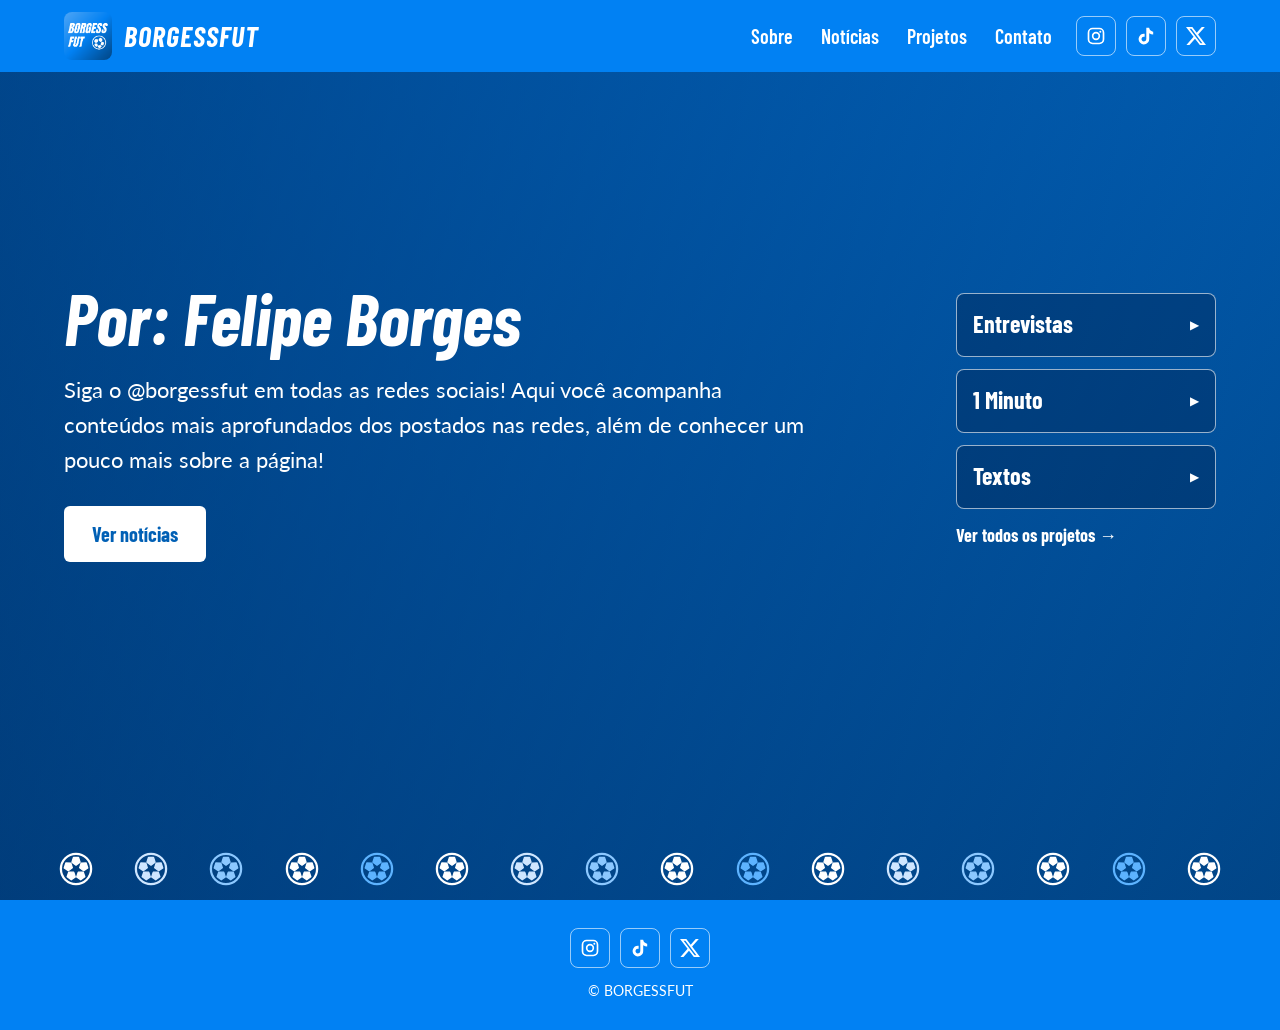
==== index.html @ 0c2cc777 "Update index.html" ====
<!DOCTYPE html>
<html lang="pt-BR">
<head>
  <meta charset="UTF-8">
  <meta name="viewport" content="width=device-width, initial-scale=1">
  <title>BORGESSFUT</title>
  <link rel="icon" href="logo,png.png">
  <link rel="preconnect" href="https://fonts.googleapis.com">
  <link rel="preconnect" href="https://fonts.gstatic.com" crossorigin>
  <link href="https://fonts.googleapis.com/css2?family=Barlow+Condensed:ital,wght@0,600;0,700;1,700&family=Lato:wght@400;700&display=swap" rel="stylesheet">
  <link rel="stylesheet" href="estilo.css">
</head>
<body>
  <div id="cabecalho"></div>

  <div class="capa">
    <div class="capa-conteudo">

      <div class="capa-texto">
        <h1 id="titulo"></h1>
        <p id="texto"></p>
        <a href="noticias.html" class="botao">Ver notícias</a>
      </div>

      <aside class="capa-projetos">
        <a class="projeto-card" href="projeto.html?p=entrevistas">
          <img src="entrevistas.png" alt="" onload="this.parentNode.classList.add('com-logo')" onerror="this.style.display='none'">
          <span>Entrevistas</span>
        </a>
        <a class="projeto-card" href="projeto.html?p=1-minuto">
          <img src="1minuto.png" alt="" onload="this.parentNode.classList.add('com-logo')" onerror="this.style.display='none'">
          <span>1 Minuto</span>
        </a>
        <a class="projeto-card" href="projeto.html?p=textos">
          <img src="textos.png" alt="" onload="this.parentNode.classList.add('com-logo')" onerror="this.style.display='none'">
          <span>Textos</span>
        </a>
        <a class="ver-todos" href="projetos.html">Ver todos os projetos →</a>
      </aside>

    </div>

    <div class="bolas" id="bolas"></div>
  </div>

  <div id="rodape"></div>
  <script src="site.js"></script>
  <script>
    fetch('content/home.json')
      .then(function (r) { return r.json(); })
      .then(function (d) {
        document.getElementById('titulo').textContent = d.titulo;
        document.getElementById('texto').textContent = d.texto;
      });

    // Bolinhas do rodapé da capa
    var BOLA =
      '<svg viewBox="-18 -18 36 36" aria-hidden="true">' +
      '<circle r="16" fill="none" stroke="currentColor" stroke-width="2.4"/>' +
      [0, 72, 144, 216, 288].map(function (a) {
        return '<polygon points="0,4.5 -4.3,1.4 -2.7,-3.6 2.7,-3.6 4.3,1.4" ' +
          'transform="rotate(' + a + ') translate(0,-8.6)" ' +
          'fill="currentColor" stroke="currentColor" stroke-width="1.4" stroke-linejoin="round"/>';
      }).join('') +
      '</svg>';

    var cores = ['#ffffff', '#cfe6ff', '#8cc8ff', '#ffffff', '#5db3ff'];
    var cont = document.getElementById('bolas');
    var bolas = [];
    for (var i = 0; i < 16; i++) {
      var b = document.createElement('div');
      b.className = 'bola';
      b.style.color = cores[i % cores.length];
      b.innerHTML = BOLA;
      b.firstChild.style.animationDelay = (i * -0.23) + 's';
      b.firstChild.style.animationDuration = (1.4 + (i % 4) * 0.25) + 's';
      cont.appendChild(b);
      bolas.push(b);
    }

    // As bolas perto do mouse crescem
    var capa = document.querySelector('.capa');
    capa.addEventListener('mousemove', function (e) {
      bolas.forEach(function (b) {
        var r = b.getBoundingClientRect();
        var d = Math.abs(r.left + r.width / 2 - e.clientX);
        var s = 1 + Math.max(0, 1 - d / 180) * 0.9;
        b.style.transform = 'scale(' + s + ')';
      });
    });
    capa.addEventListener('mouseleave', function () {
      bolas.forEach(function (b) { b.style.transform = ''; });
    });
  </script>
</body>
</html>
---- estilo.css ----
:root {
  --azul: #0181f3;
  --azul-escuro: #0160b5;
  --azul-claro: #e8f3ff;
  --texto: #1b2733;
}
* { box-sizing: border-box; }
body {
  margin: 0;
  background: #ffffff;
  color: var(--texto);
  font-family: 'Lato', Arial, sans-serif;
  line-height: 1.6;
}
a { color: inherit; text-decoration: none; }

header {
  display: flex;
  flex-wrap: wrap;
  align-items: center;
  justify-content: space-between;
  gap: 16px;
  padding: 12px 5%;
  background: var(--azul);
  color: #ffffff;
  position: sticky;
  top: 0;
  z-index: 10;
}
.marca { display: flex; align-items: center; gap: 12px; }
.marca img { width: 48px; height: 48px; border-radius: 8px; }
.marca span {
  font-family: 'Barlow Condensed', Arial, sans-serif;
  font-style: italic;
  font-weight: 700;
  font-size: 28px;
  letter-spacing: 1px;
}
nav { display: flex; gap: 28px; }
nav a {
  font-family: 'Barlow Condensed', Arial, sans-serif;
  font-weight: 600;
  font-size: 20px;
}
nav a:hover { text-decoration: underline; }

.banner { width: 100%; display: block; }

.intro { padding: 60px 5% 40px; max-width: 900px; }
.intro h1 {
  font-family: 'Barlow Condensed', Arial, sans-serif;
  font-style: italic;
  font-weight: 700;
  font-size: clamp(44px, 8vw, 88px);
  line-height: 1.05;
  margin: 0 0 16px;
  color: var(--azul);
}
.intro p { font-size: clamp(18px, 2.2vw, 22px); margin: 0 0 28px; }
.botao {
  display: inline-block;
  background: var(--azul);
  color: #ffffff;
  font-family: 'Barlow Condensed', Arial, sans-serif;
  font-weight: 700;
  font-size: 20px;
  padding: 12px 28px;
  border-radius: 6px;
}
.botao:hover { background: var(--azul-escuro); }

section { padding: 60px 5%; }
section.clara { background: var(--azul-claro); }
h2 {
  font-family: 'Barlow Condensed', Arial, sans-serif;
  font-style: italic;
  font-weight: 700;
  font-size: 44px;
  margin: 0 0 24px;
  color: var(--azul);
}
.cards {
  display: grid;
  grid-template-columns: repeat(auto-fit, minmax(260px, 1fr));
  gap: 20px;
}
.card {
  background: #ffffff;
  border: 2px solid var(--azul);
  border-radius: 10px;
  padding: 24px;
}
.card img { width: 100%; border-radius: 6px; margin-bottom: 12px; display: block; }
.card h3 {
  font-family: 'Barlow Condensed', Arial, sans-serif;
  font-size: 26px;
  margin: 0 0 8px;
  color: var(--azul-escuro);
}
.card .data { font-size: 14px; opacity: 0.7; margin: 0 0 6px; }
.card p { margin: 0 0 12px; white-space: pre-line; }
.card .mais { color: var(--azul); font-weight: 700; }
.card .mais:hover { text-decoration: underline; }

.pagina { padding: 50px 5% 70px; max-width: 900px; }
.pagina h1 {
  font-family: 'Barlow Condensed', Arial, sans-serif;
  font-style: italic;
  font-weight: 700;
  font-size: clamp(40px, 7vw, 72px);
  line-height: 1.05;
  margin: 0 0 20px;
  color: var(--azul);
}
.pagina img { width: 100%; border-radius: 10px; margin-bottom: 24px; display: block; }
.pagina .texto { font-size: 20px; white-space: pre-line; }
.voltar { display: inline-block; margin-bottom: 24px; color: var(--azul); font-weight: 700; }

footer {
  padding: 28px 5%;
  text-align: center;
  font-size: 14px;
  background: var(--azul);
  color: #ffffff;
}
nav a.ativo { text-decoration: underline; text-underline-offset: 6px; }
.pagina.larga { max-width: none; }
.pagina > p { font-size: 20px; }
.vazio { opacity: 0.7; }
/* Ícones das redes sociais */
.lado { display: flex; align-items: center; gap: 24px; flex-wrap: wrap; }
.redes { display: flex; gap: 10px; }
.rede {
  width: 40px;
  height: 40px;
  display: flex;
  align-items: center;
  justify-content: center;
  border: 1px solid rgba(255, 255, 255, 0.6);
  border-radius: 8px;
  color: #ffffff;
}
.rede svg { width: 20px; height: 20px; }
.rede:hover { background: rgba(255, 255, 255, 0.18); }
footer .redes { justify-content: center; margin-bottom: 12px; }
footer p { margin: 0; }

/* Capa da página inicial: ocupa a tela inteira */
.capa {
  min-height: calc(100vh - 72px);
  min-height: calc(100svh - 72px);
  background:
    url('capa.jpg') center / cover no-repeat,
    url('capa.png') center / cover no-repeat,
    url('banner.png.png') center / cover no-repeat,
    var(--azul);
}

/* Fontes azuis menores */
.intro h1 { font-size: clamp(28px, 4vw, 44px); }
h2 { font-size: 32px; }
.pagina h1 { font-size: clamp(30px, 4.5vw, 48px); }
.card h3 { font-size: 22px; }
/* Capa completa: texto à esquerda, projetos à direita */
.capa {
  position: relative;
  display: flex;
  align-items: center;
  color: #ffffff;
  background:
    url('capa.jpg') center / cover no-repeat,
    url('capa.png') center / cover no-repeat,
    linear-gradient(135deg, var(--azul), #014a8f);
}
.capa::before {
  content: "";
  position: absolute;
  inset: 0;
  background: linear-gradient(90deg, rgba(0, 30, 70, 0.6), rgba(0, 30, 70, 0.1));
}
.capa-conteudo {
  position: relative;
  z-index: 1;
  width: 100%;
  padding: 60px 5%;
  display: flex;
  flex-wrap: wrap;
  align-items: center;
  justify-content: space-between;
  gap: 40px;
}
.capa-texto { flex: 1 1 420px; max-width: 760px; }
.capa h1 {
  font-family: 'Barlow Condensed', Arial, sans-serif;
  font-style: italic;
  font-weight: 700;
  font-size: clamp(36px, 6vw, 72px);
  line-height: 1.05;
  margin: 0 0 16px;
  color: #ffffff;
}
.capa p { font-size: clamp(18px, 2vw, 22px); margin: 0 0 28px; }
.capa .botao { background: #ffffff; color: var(--azul-escuro); }
.capa .botao:hover { background: var(--azul-claro); }

.capa-projetos { flex: 0 0 260px; display: flex; flex-direction: column; gap: 12px; }
.projeto-card {
  display: flex;
  align-items: center;
  justify-content: space-between;
  gap: 12px;
  min-height: 64px;
  padding: 10px 16px;
  border: 1px solid rgba(255, 255, 255, 0.6);
  border-radius: 8px;
  background: rgba(0, 30, 70, 0.35);
}
.projeto-card:hover { background: rgba(255, 255, 255, 0.18); }
.projeto-card::after { content: "▶"; font-size: 12px; }
.projeto-card img { max-height: 40px; max-width: 160px; object-fit: contain; }
.projeto-card span {
  font-family: 'Barlow Condensed', Arial, sans-serif;
  font-weight: 700;
  font-size: 24px;
}
.projeto-card.com-logo span { display: none; }
.ver-todos {
  font-family: 'Barlow Condensed', Arial, sans-serif;
  font-weight: 700;
  font-size: 18px;
}
.ver-todos:hover { text-decoration: underline; }
/* Conteúdo da capa mais para cima, para abrir espaço embaixo */
.capa-conteudo { padding: 40px 5% 170px; }

/* Bolinhas animadas no rodapé da capa */
.bolas {
  position: absolute;
  left: 0;
  right: 0;
  bottom: 14px;
  z-index: 1;
  display: flex;
  justify-content: space-around;
  align-items: flex-end;
  padding: 0 3%;
}
.bola {
  width: 34px;
  height: 34px;
  transform-origin: center bottom;
  transition: transform 0.18s ease-out;
}
.bola svg {
  width: 100%;
  height: 100%;
  display: block;
  animation: quicar 1.6s ease-in-out infinite;
}
@keyframes quicar {
  0%, 100% { transform: translateY(0) rotate(0deg); }
  50% { transform: translateY(-34px) rotate(180deg); }
}
@media (max-width: 700px) {
  .bola:nth-child(n+9) { display: none; }
}
@media (prefers-reduced-motion: reduce) {
  .bola svg { animation: none; }
}
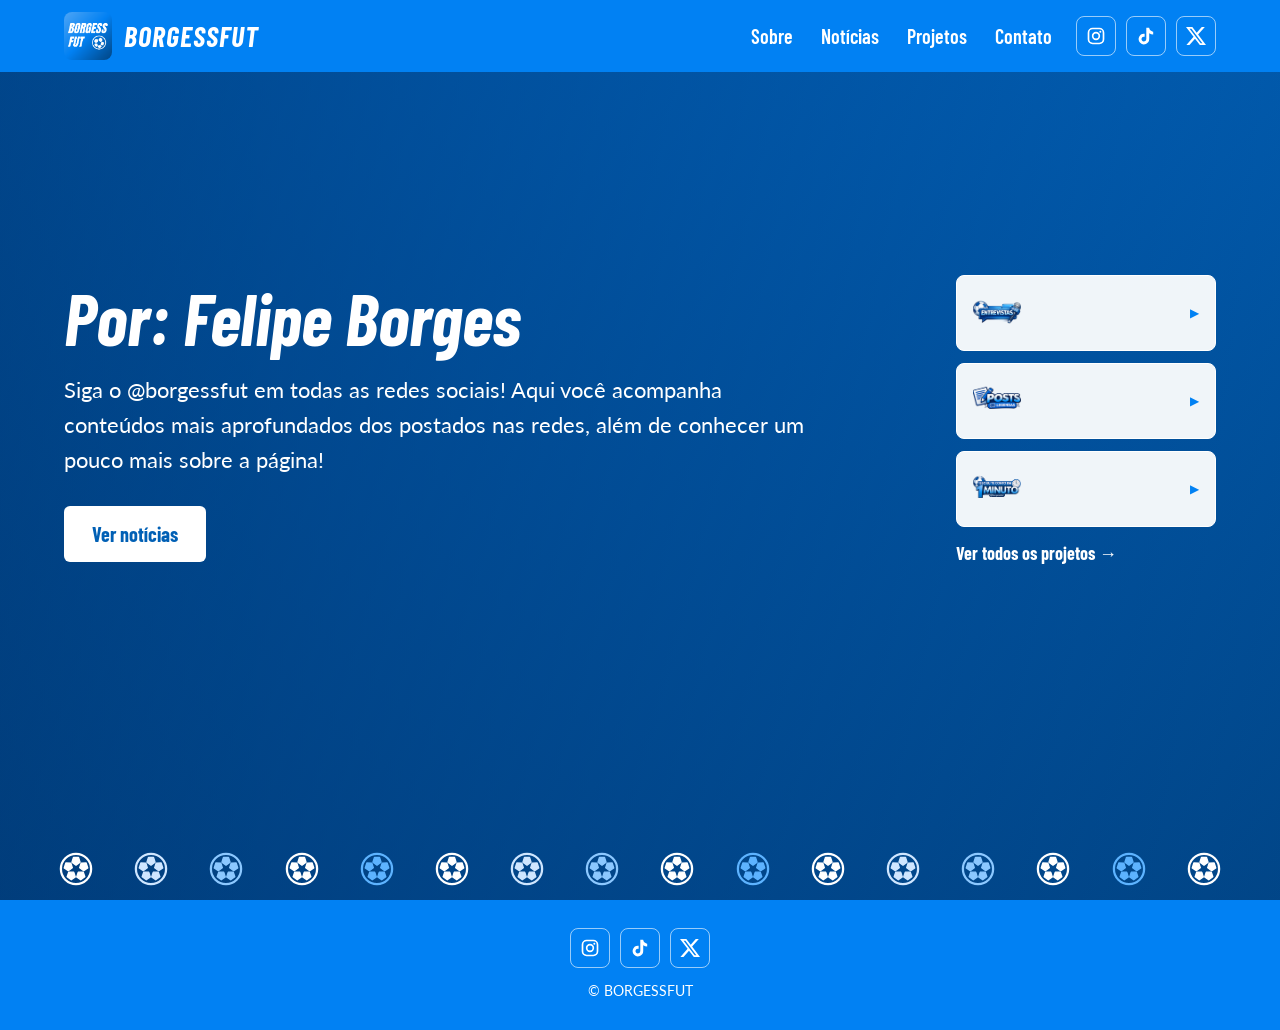
==== commit b5520eaf: "Update index.html" ====
--- a/index.html
+++ b/index.html
@@ -22,19 +22,7 @@
         <a href="noticias.html" class="botao">Ver notícias</a>
       </div>
 
-      <aside class="capa-projetos">
-        <a class="projeto-card" href="projeto.html?p=entrevistas">
-          <img src="entrevistas.png" alt="" onload="this.parentNode.classList.add('com-logo')" onerror="this.style.display='none'">
-          <span>Entrevistas</span>
-        </a>
-        <a class="projeto-card" href="projeto.html?p=1-minuto">
-          <img src="1minuto.png" alt="" onload="this.parentNode.classList.add('com-logo')" onerror="this.style.display='none'">
-          <span>1 Minuto</span>
-        </a>
-        <a class="projeto-card" href="projeto.html?p=textos">
-          <img src="textos.png" alt="" onload="this.parentNode.classList.add('com-logo')" onerror="this.style.display='none'">
-          <span>Textos</span>
-        </a>
+      <aside class="capa-projetos" id="capa-projetos">
         <a class="ver-todos" href="projetos.html">Ver todos os projetos →</a>
       </aside>
 
@@ -46,11 +34,43 @@
   <div id="rodape"></div>
   <script src="site.js"></script>
   <script>
+    function slug(t) {
+      return (t || '').toLowerCase().normalize('NFD').replace(/[\u0300-\u036f]/g, '')
+        .replace(/[^a-z0-9]+/g, '-').replace(/^-|-$/g, '');
+    }
+    function el(tag, cls, txt) {
+      var e = document.createElement(tag);
+      if (cls) e.className = cls;
+      if (txt) e.textContent = txt;
+      return e;
+    }
+
     fetch('content/home.json')
       .then(function (r) { return r.json(); })
       .then(function (d) {
         document.getElementById('titulo').textContent = d.titulo;
         document.getElementById('texto').textContent = d.texto;
+      });
+
+    // Cartões dos projetos na capa (vêm do painel)
+    fetch('content/projetos.json')
+      .then(function (r) { return r.json(); })
+      .then(function (d) {
+        var aside = document.getElementById('capa-projetos');
+        var ver = aside.querySelector('.ver-todos');
+        (d.itens || []).slice(0, 3).forEach(function (p) {
+          var a = el('a', 'projeto-card');
+          a.href = 'projeto.html?p=' + slug(p.nome);
+          if (p.imagem) {
+            var im = el('img');
+            im.src = p.imagem;
+            im.alt = p.nome;
+            a.appendChild(im);
+          } else {
+            a.appendChild(el('span', '', p.nome));
+          }
+          aside.insertBefore(a, ver);
+        });
       });
 
     // Bolinhas do rodapé da capa
--- a/estilo.css
+++ b/estilo.css
@@ -267,3 +267,353 @@
 @media (prefers-reduced-motion: reduce) {
   .bola svg { animation: none; }
 }
+/* Bolas crescendo e diminuindo, ancoradas no chão (sem pular e sem girar) */
+.bola svg {
+  transform-origin: center bottom;
+  animation: pulsar 2s ease-in-out infinite;
+}
+@keyframes pulsar {
+  0%, 100% { transform: scale(0.65); }
+  50% { transform: scale(1.35); }
+}
+/* Notícias em cartões clicáveis */
+.cards-noticias {
+  display: grid;
+  grid-template-columns: repeat(auto-fill, minmax(300px, 1fr));
+  gap: 24px;
+}
+.card-noticia {
+  display: flex;
+  flex-direction: column;
+  background: #ffffff;
+  border: 1px solid #d3e4f7;
+  border-radius: 12px;
+  overflow: hidden;
+  transition: transform 0.18s ease, box-shadow 0.18s ease, border-color 0.18s ease;
+}
+.card-noticia:hover {
+  transform: translateY(-4px);
+  border-color: var(--azul);
+  box-shadow: 0 10px 24px rgba(1, 96, 181, 0.18);
+}
+.card-capa {
+  aspect-ratio: 16 / 9;
+  background: linear-gradient(135deg, #4db3ff, var(--azul) 50%, #013a75);
+  overflow: hidden;
+}
+.card-capa img {
+  width: 100%;
+  height: 100%;
+  margin: 0;
+  border-radius: 0;
+  object-fit: cover;
+  display: block;
+  transition: transform 0.3s ease;
+}
+.card-noticia:hover .card-capa img { transform: scale(1.05); }
+.card-corpo {
+  padding: 18px 20px 20px;
+  display: flex;
+  flex-direction: column;
+  gap: 10px;
+  flex: 1;
+}
+.card-corpo h3 {
+  font-family: 'Barlow Condensed', Arial, sans-serif;
+  font-size: 26px;
+  line-height: 1.15;
+  margin: 0;
+  color: #0a2f57;
+}
+.card-data { margin: 0; font-size: 14px; color: #5b7089; }
+.card-ler {
+  margin-top: auto;
+  padding-top: 6px;
+  font-family: 'Barlow Condensed', Arial, sans-serif;
+  font-weight: 700;
+  font-size: 18px;
+  color: var(--azul);
+}
+.card-noticia:hover .card-ler { color: var(--azul-escuro); }
+
+/* Página da notícia aberta */
+.artigo { max-width: 820px; }
+.artigo .data-artigo { margin: 0 0 20px; color: #5b7089; }
+.subtitulo-artigo {
+  font-size: 22px;
+  line-height: 1.4;
+  color: #3a5a80;
+  margin: 0 0 14px;
+}
+/* Projetos em cartões */
+.cards-projetos {
+  display: grid;
+  grid-template-columns: repeat(auto-fill, minmax(280px, 1fr));
+  gap: 24px;
+}
+.card-projeto {
+  display: flex;
+  flex-direction: column;
+  gap: 12px;
+  background: #ffffff;
+  border: 1px solid #d3e4f7;
+  border-top: 8px solid var(--cor, var(--azul));
+  border-radius: 12px;
+  padding: 22px 22px 20px;
+  transition: transform 0.18s ease, box-shadow 0.18s ease;
+}
+.card-projeto:hover {
+  transform: translateY(-4px);
+  box-shadow: 0 10px 24px rgba(1, 96, 181, 0.18);
+}
+.card-projeto .logo-projeto { height: 64px; display: flex; align-items: center; }
+.card-projeto .logo-projeto img {
+  max-height: 64px;
+  max-width: 100%;
+  width: auto;
+  object-fit: contain;
+  margin: 0;
+  border-radius: 0;
+}
+.card-projeto h3 {
+  font-family: 'Barlow Condensed', Arial, sans-serif;
+  font-size: 26px;
+  line-height: 1.15;
+  margin: 0;
+  color: #0a2f57;
+}
+.card-projeto .legenda { margin: 0; color: #3a5a80; }
+.card-projeto .conhecer {
+  margin-top: auto;
+  padding-top: 6px;
+  font-family: 'Barlow Condensed', Arial, sans-serif;
+  font-weight: 700;
+  font-size: 18px;
+  color: var(--azul-escuro);
+}
+.etiqueta {
+  align-self: flex-start;
+  display: inline-block;
+  font-size: 14px;
+  font-weight: 700;
+  padding: 3px 12px;
+  border-radius: 6px;
+  background: #e1f0ff;
+  color: #0a5aa8;
+}
+.etiqueta.texto { background: #dcf6fa; color: #0a6b7d; }
+
+/* Página do projeto */
+.projeto-pagina .etiqueta { margin-bottom: 14px; }
+.pagina .projeto-topo img {
+  width: auto;
+  max-height: 110px;
+  max-width: 280px;
+  object-fit: contain;
+  margin: 0 0 18px;
+  border-radius: 0;
+}
+.projeto-bio { max-width: 820px; }
+.projeto-pagina h2 { margin-top: 44px; }
+.videos {
+  display: grid;
+  grid-template-columns: repeat(auto-fill, minmax(300px, 1fr));
+  gap: 24px;
+}
+.video-item .quadro {
+  aspect-ratio: 16 / 9;
+  border-radius: 10px;
+  overflow: hidden;
+  background: #012a52;
+}
+.video-item iframe { width: 100%; height: 100%; border: 0; display: block; }
+.video-link {
+  display: flex;
+  align-items: center;
+  justify-content: center;
+  aspect-ratio: 16 / 9;
+  border-radius: 10px;
+  color: #ffffff;
+  background: linear-gradient(135deg, #013a75, var(--azul));
+  font-family: 'Barlow Condensed', Arial, sans-serif;
+  font-weight: 700;
+  font-size: 24px;
+}
+.video-link:hover { background: linear-gradient(135deg, #012a52, var(--azul-escuro)); }
+.video-item h3 {
+  font-family: 'Barlow Condensed', Arial, sans-serif;
+  font-size: 22px;
+  margin: 10px 0 0;
+  color: #0a2f57;
+}
+/* Rodapé sempre no fim da tela */
+body {
+  min-height: 100vh;
+  min-height: 100dvh;
+  display: flex;
+  flex-direction: column;
+}
+footer { margin-top: auto; }
+.cresce { flex: 1 0 auto; }
+
+/* Página de contato */
+.lead { font-size: 20px; max-width: 700px; margin: 0 0 32px; }
+.contato-grid {
+  display: grid;
+  grid-template-columns: repeat(auto-fit, minmax(240px, 1fr));
+  gap: 20px;
+}
+.contato-card {
+  display: flex;
+  flex-direction: column;
+  gap: 8px;
+  background: #ffffff;
+  border: 1px solid #d3e4f7;
+  border-radius: 12px;
+  padding: 22px;
+  transition: transform 0.18s ease, box-shadow 0.18s ease, border-color 0.18s ease;
+}
+.contato-card:hover {
+  transform: translateY(-4px);
+  border-color: var(--azul);
+  box-shadow: 0 10px 24px rgba(1, 96, 181, 0.18);
+}
+.contato-icone {
+  width: 48px;
+  height: 48px;
+  border-radius: 10px;
+  display: flex;
+  align-items: center;
+  justify-content: center;
+  color: #ffffff;
+  background: var(--cor, var(--azul));
+  margin-bottom: 6px;
+}
+.contato-icone svg { width: 24px; height: 24px; }
+.contato-card h3 {
+  font-family: 'Barlow Condensed', Arial, sans-serif;
+  font-size: 26px;
+  margin: 0;
+  color: #0a2f57;
+}
+.contato-card p { margin: 0; color: #3a5a80; overflow-wrap: anywhere; }
+.contato-acao {
+  margin-top: auto;
+  padding-top: 6px;
+  font-family: 'Barlow Condensed', Arial, sans-serif;
+  font-weight: 700;
+  font-size: 18px;
+  color: var(--azul-escuro);
+}
+.assuntos-grid {
+  display: grid;
+  grid-template-columns: repeat(auto-fit, minmax(260px, 1fr));
+  gap: 20px;
+}
+.assunto {
+  display: block;
+  background: #ffffff;
+  border-radius: 12px;
+  border-left: 6px solid var(--cor, var(--azul));
+  padding: 18px 22px;
+  transition: transform 0.18s ease, box-shadow 0.18s ease;
+}
+.assunto:hover { transform: translateY(-3px); box-shadow: 0 8px 20px rgba(1, 96, 181, 0.15); }
+.assunto h3 {
+  font-family: 'Barlow Condensed', Arial, sans-serif;
+  font-size: 24px;
+  margin: 0 0 4px;
+  color: #0a2f57;
+}
+.assunto p { margin: 0 0 8px; color: #3a5a80; }
+.assunto .contato-acao { padding-top: 0; }
+/* Rodapé sempre no fim da tela (se já colou antes, repetir não atrapalha) */
+body {
+  min-height: 100vh;
+  min-height: 100dvh;
+  display: flex;
+  flex-direction: column;
+}
+footer { margin-top: auto; }
+.cresce { flex: 1 0 auto; }
+.lead { font-size: 20px; max-width: 700px; margin: 0 0 32px; }
+
+/* Página Sobre */
+.sobre-bloco { max-width: 820px; }
+.sobre-bloco h2 { margin-top: 44px; }
+.sobre-bloco p { font-size: 20px; margin: 0 0 16px; }
+.sobre-grid {
+  display: grid;
+  grid-template-columns: repeat(auto-fit, minmax(260px, 1fr));
+  gap: 20px;
+}
+.sobre-card {
+  display: block;
+  background: #ffffff;
+  border: 1px solid #d3e4f7;
+  border-top: 8px solid var(--cor, var(--azul));
+  border-radius: 12px;
+  padding: 22px;
+  transition: transform 0.18s ease, box-shadow 0.18s ease;
+}
+.sobre-card:hover {
+  transform: translateY(-4px);
+  box-shadow: 0 10px 24px rgba(1, 96, 181, 0.18);
+}
+.sobre-card h3 {
+  font-family: 'Barlow Condensed', Arial, sans-serif;
+  font-size: 26px;
+  margin: 0 0 8px;
+  color: #0a2f57;
+}
+.sobre-card p { margin: 0 0 12px; color: #3a5a80; }
+.link-seta {
+  font-family: 'Barlow Condensed', Arial, sans-serif;
+  font-weight: 700;
+  font-size: 18px;
+  color: var(--azul-escuro);
+}
+.cta {
+  background: linear-gradient(135deg, #013a75, #0160b5 55%, #0181f3);
+  color: #ffffff;
+  padding: 60px 5%;
+  display: flex;
+  flex-direction: column;
+  justify-content: center;
+}
+.cta h2 { color: #ffffff; margin-bottom: 12px; }
+.cta p { font-size: 20px; max-width: 640px; margin: 0 0 24px; }
+.cta-botoes { display: flex; flex-wrap: wrap; gap: 14px; }
+.cta .botao { background: #ffffff; color: var(--azul-escuro); }
+.cta .botao:hover { background: var(--azul-claro); }
+.botao-vazado {
+  display: inline-block;
+  border: 2px solid #ffffff;
+  color: #ffffff;
+  font-family: 'Barlow Condensed', Arial, sans-serif;
+  font-weight: 700;
+  font-size: 20px;
+  padding: 10px 26px;
+  border-radius: 6px;
+}
+.botao-vazado:hover { background: rgba(255, 255, 255, 0.18); }
+/* Cartões de projeto na capa: fundo claro e logo em destaque */
+.capa .projeto-card {
+  background: rgba(255, 255, 255, 0.94);
+  border: 1px solid #ffffff;
+  min-height: 76px;
+}
+.capa .projeto-card:hover {
+  background: #ffffff;
+  transform: translateY(-2px);
+  box-shadow: 0 8px 20px rgba(0, 30, 70, 0.3);
+}
+.capa .projeto-card::after { color: var(--azul); }
+.capa .projeto-card img {
+  max-height: 48px;
+  max-width: 170px;
+  width: auto;
+  object-fit: contain;
+  margin: 0;
+}
+.capa .projeto-card span { color: #0a2f57; }
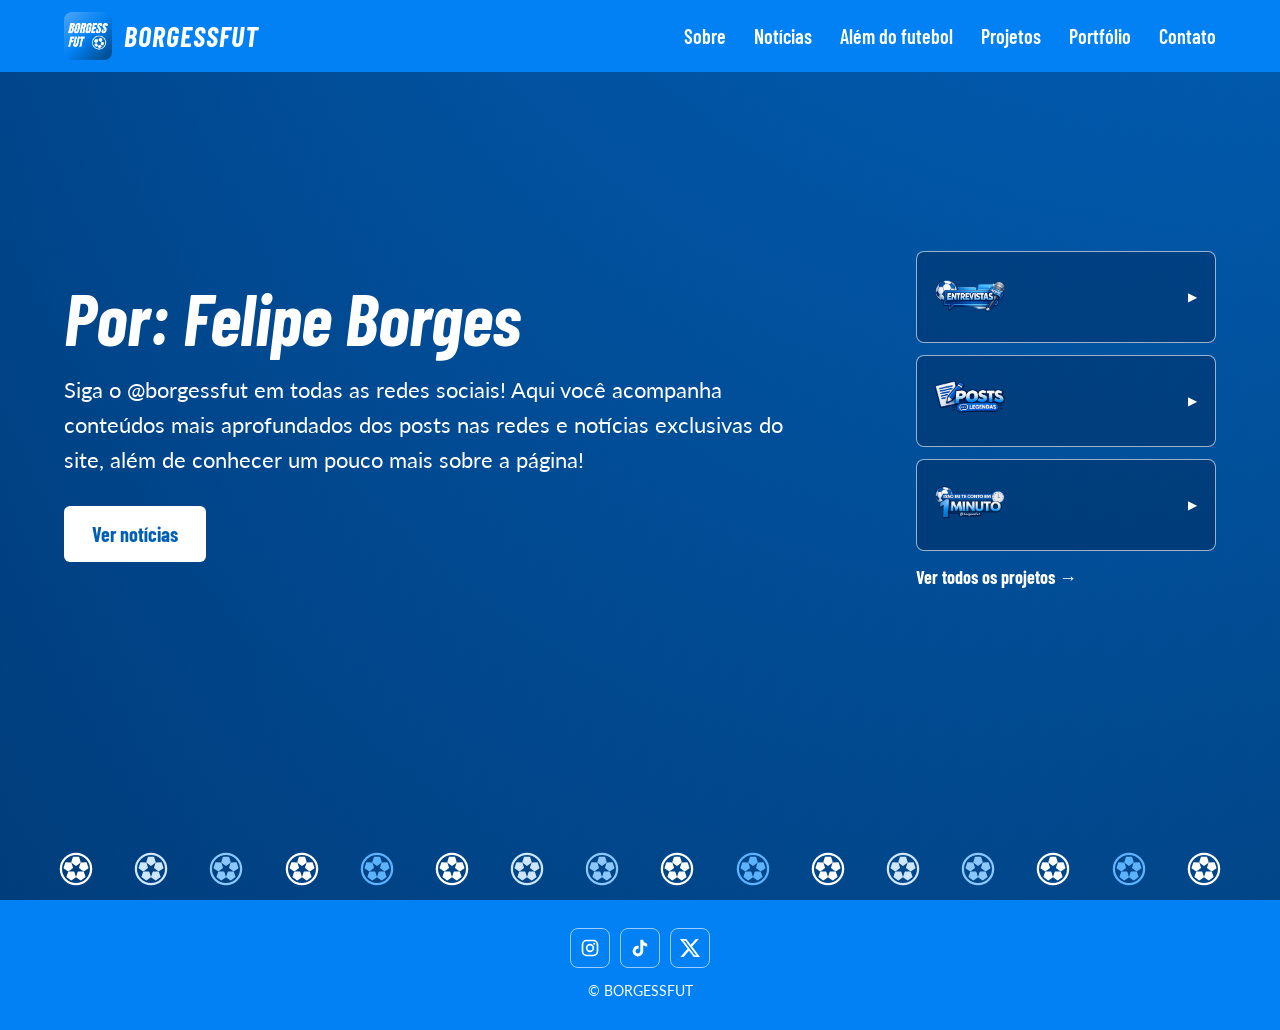
==== commit a1442692: "Update index.html" ====
--- a/index.html
+++ b/index.html
@@ -4,6 +4,21 @@
   <meta charset="UTF-8">
   <meta name="viewport" content="width=device-width, initial-scale=1">
   <title>BORGESSFUT</title>
+    <meta name="description" content="Conteúdos mais aprofundados, notícias exclusivas e projetos sobre futebol, por Felipe Borges.">
+  <meta property="og:type" content="website">
+  <meta property="og:site_name" content="BORGESSFUT">
+  <meta property="og:locale" content="pt_BR">
+  <meta property="og:url" content="https://borgeslipe.github.io/">
+  <meta property="og:title" content="BORGESSFUT - Futebol com mais profundidade">
+  <meta property="og:description" content="Conteúdos mais aprofundados, notícias exclusivas e projetos sobre futebol, por Felipe Borges.">
+  <meta property="og:image" content="https://borgeslipe.github.io/compartilhar.jpg">
+  <meta property="og:image:width" content="1200">
+  <meta property="og:image:height" content="630">
+  <meta property="og:image:alt" content="Logo do BORGESSFUT">
+  <meta name="twitter:card" content="summary_large_image">
+  <meta name="twitter:title" content="BORGESSFUT - Futebol com mais profundidade">
+  <meta name="twitter:description" content="Conteúdos mais aprofundados, notícias exclusivas e projetos sobre futebol, por Felipe Borges.">
+  <meta name="twitter:image" content="https://borgeslipe.github.io/compartilhar.jpg">
   <link rel="icon" href="logo,png.png">
   <link rel="preconnect" href="https://fonts.googleapis.com">
   <link rel="preconnect" href="https://fonts.gstatic.com" crossorigin>
--- a/estilo.css
+++ b/estilo.css
@@ -617,3 +617,111 @@
   margin: 0;
 }
 .capa .projeto-card span { color: #0a2f57; }
+/* Logos maiores nos cartões de projeto da capa */
+.capa-projetos { flex: 0 0 300px; }
+.capa .projeto-card {
+  background: rgba(0, 30, 70, 0.35);
+  border: 1px solid rgba(255, 255, 255, 0.6);
+  min-height: 92px;
+  padding: 10px 18px;
+}
+.capa .projeto-card:hover {
+  background: rgba(255, 255, 255, 0.14);
+  transform: none;
+  box-shadow: none;
+}
+.capa .projeto-card::after { color: #ffffff; }
+.capa .projeto-card img {
+  flex: 1;
+  min-width: 0;
+  width: 100%;
+  height: 70px;
+  max-width: none;
+  max-height: none;
+  object-fit: contain;
+  object-position: left center;
+  margin: 0;
+}
+.capa .projeto-card span { color: #ffffff; }
+/* Linha "copiar e-mail" na página de contato */
+.pagina > p.copiar-linha { margin: 26px 0 0; color: #3a5a80; font-size: 16px; }
+.copiar-linha strong { color: #0a2f57; overflow-wrap: anywhere; }
+.copiar-linha a { color: var(--azul-escuro); text-decoration: underline; }
+.btn-copiar {
+  font: inherit;
+  font-weight: 700;
+  margin-left: 8px;
+  padding: 6px 14px;
+  border: 2px solid var(--azul);
+  background: #ffffff;
+  color: var(--azul-escuro);
+  border-radius: 6px;
+  cursor: pointer;
+}
+.btn-copiar:hover { background: var(--azul-claro); }
+/* Texto formatado nas notícias */
+.texto.rico { white-space: normal; }
+.texto.rico p { margin: 0 0 1em; }
+.texto.rico ul { margin: 0 0 1em 1.4em; padding: 0; }
+.texto.rico li { margin-bottom: 0.4em; }
+/* Garante que o texto da notícia sempre quebre linha dentro da página */
+.texto.rico { overflow-wrap: break-word; word-wrap: break-word; }
+.artigo img { max-width: 100%; height: auto; }
+/* Autor da notícia: itálico e um pouco menor que o subtítulo (22px) */
+.autor-artigo {
+  font-style: italic;
+  font-size: 18px;
+  margin: 0 0 6px;
+  color: #3a5a80;
+}
+/* Cartões de portfólio e etiquetas */
+.card-resumo { margin: 0; color: #3a5a80; }
+.card-corpo .etiqueta { margin: 0; }
+.artigo .etiqueta { margin-bottom: 12px; }
+/* Botão do menu (só aparece em telas pequenas) */
+.menu-btn { display: none; }
+
+@media (max-width: 960px) {
+  header { flex-wrap: wrap; }
+
+  .menu-btn {
+    display: flex;
+    flex-direction: column;
+    justify-content: center;
+    gap: 5px;
+    width: 44px;
+    height: 44px;
+    margin-left: auto;
+    padding: 0 10px;
+    background: transparent;
+    border: 1px solid rgba(255, 255, 255, 0.6);
+    border-radius: 8px;
+    cursor: pointer;
+  }
+  .menu-btn span {
+    display: block;
+    height: 2px;
+    background: #ffffff;
+    border-radius: 2px;
+    transition: transform 0.2s ease, opacity 0.2s ease;
+  }
+  header.aberto .menu-btn span:nth-child(1) { transform: translateY(7px) rotate(45deg); }
+  header.aberto .menu-btn span:nth-child(2) { opacity: 0; }
+  header.aberto .menu-btn span:nth-child(3) { transform: translateY(-7px) rotate(-45deg); }
+
+  header nav {
+    display: none;
+    flex-direction: column;
+    width: 100%;
+    gap: 0;
+    padding: 6px 0 10px;
+    border-top: 1px solid rgba(255, 255, 255, 0.25);
+  }
+  header.aberto nav { display: flex; }
+  header nav a {
+    padding: 12px 4px;
+    font-size: 22px;
+    border-bottom: 1px solid rgba(255, 255, 255, 0.15);
+  }
+  header nav a:last-child { border-bottom: none; }
+}
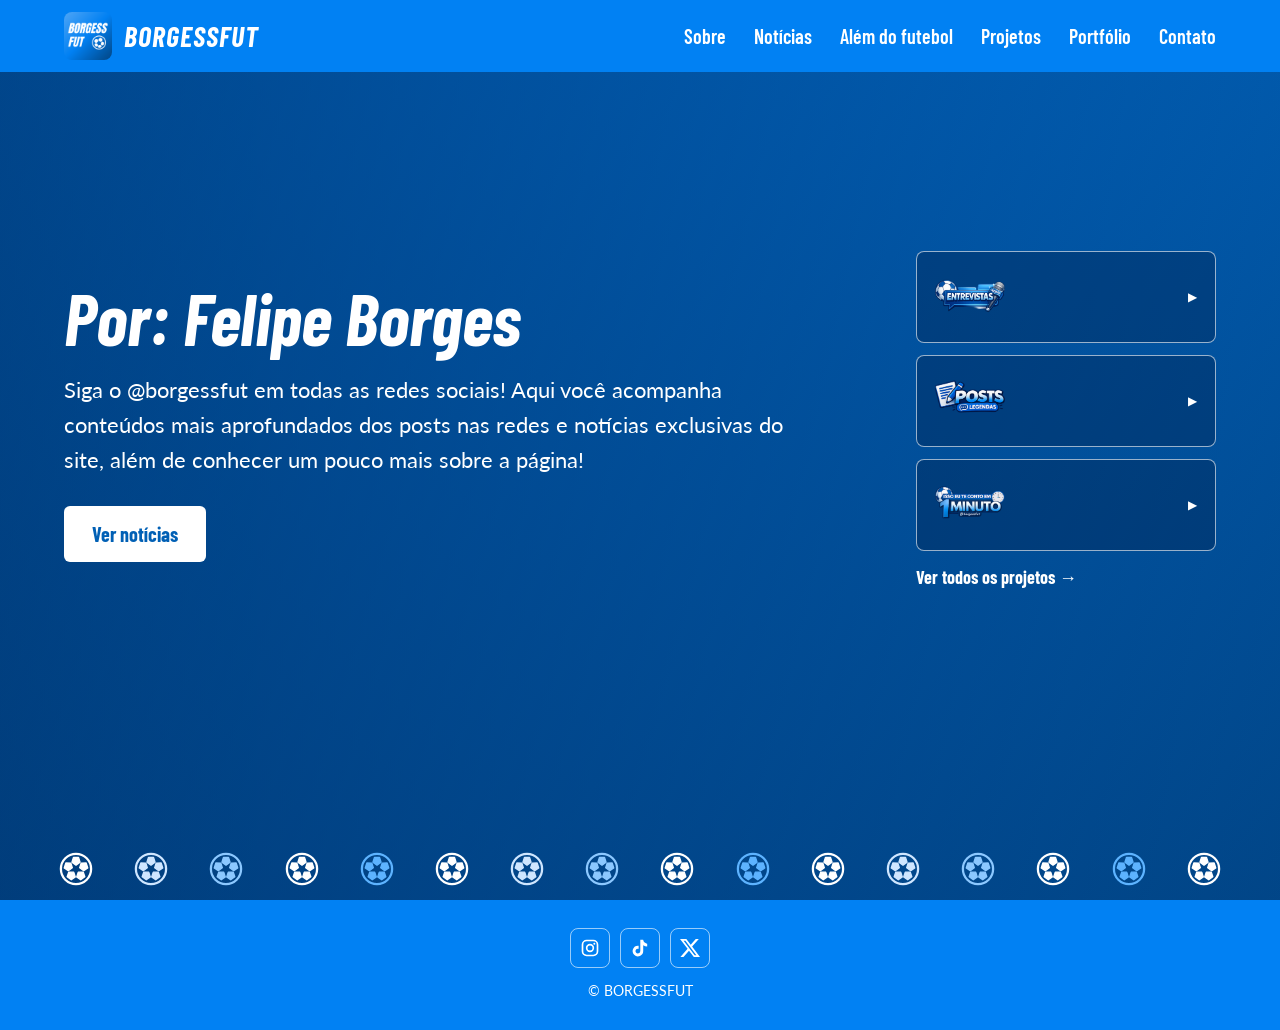
==== commit 2fbddb4f: "Update index.html" ====
--- a/index.html
+++ b/index.html
@@ -19,7 +19,7 @@
   <meta name="twitter:title" content="BORGESSFUT - Futebol com mais profundidade">
   <meta name="twitter:description" content="Conteúdos mais aprofundados, notícias exclusivas e projetos sobre futebol, por Felipe Borges.">
   <meta name="twitter:image" content="https://borgeslipe.github.io/compartilhar.jpg">
-  <link rel="icon" href="logo,png.png">
+  <link rel="icon" href="logo-site.png">
   <link rel="preconnect" href="https://fonts.googleapis.com">
   <link rel="preconnect" href="https://fonts.gstatic.com" crossorigin>
   <link href="https://fonts.googleapis.com/css2?family=Barlow+Condensed:ital,wght@0,600;0,700;1,700&family=Lato:wght@400;700&display=swap" rel="stylesheet">
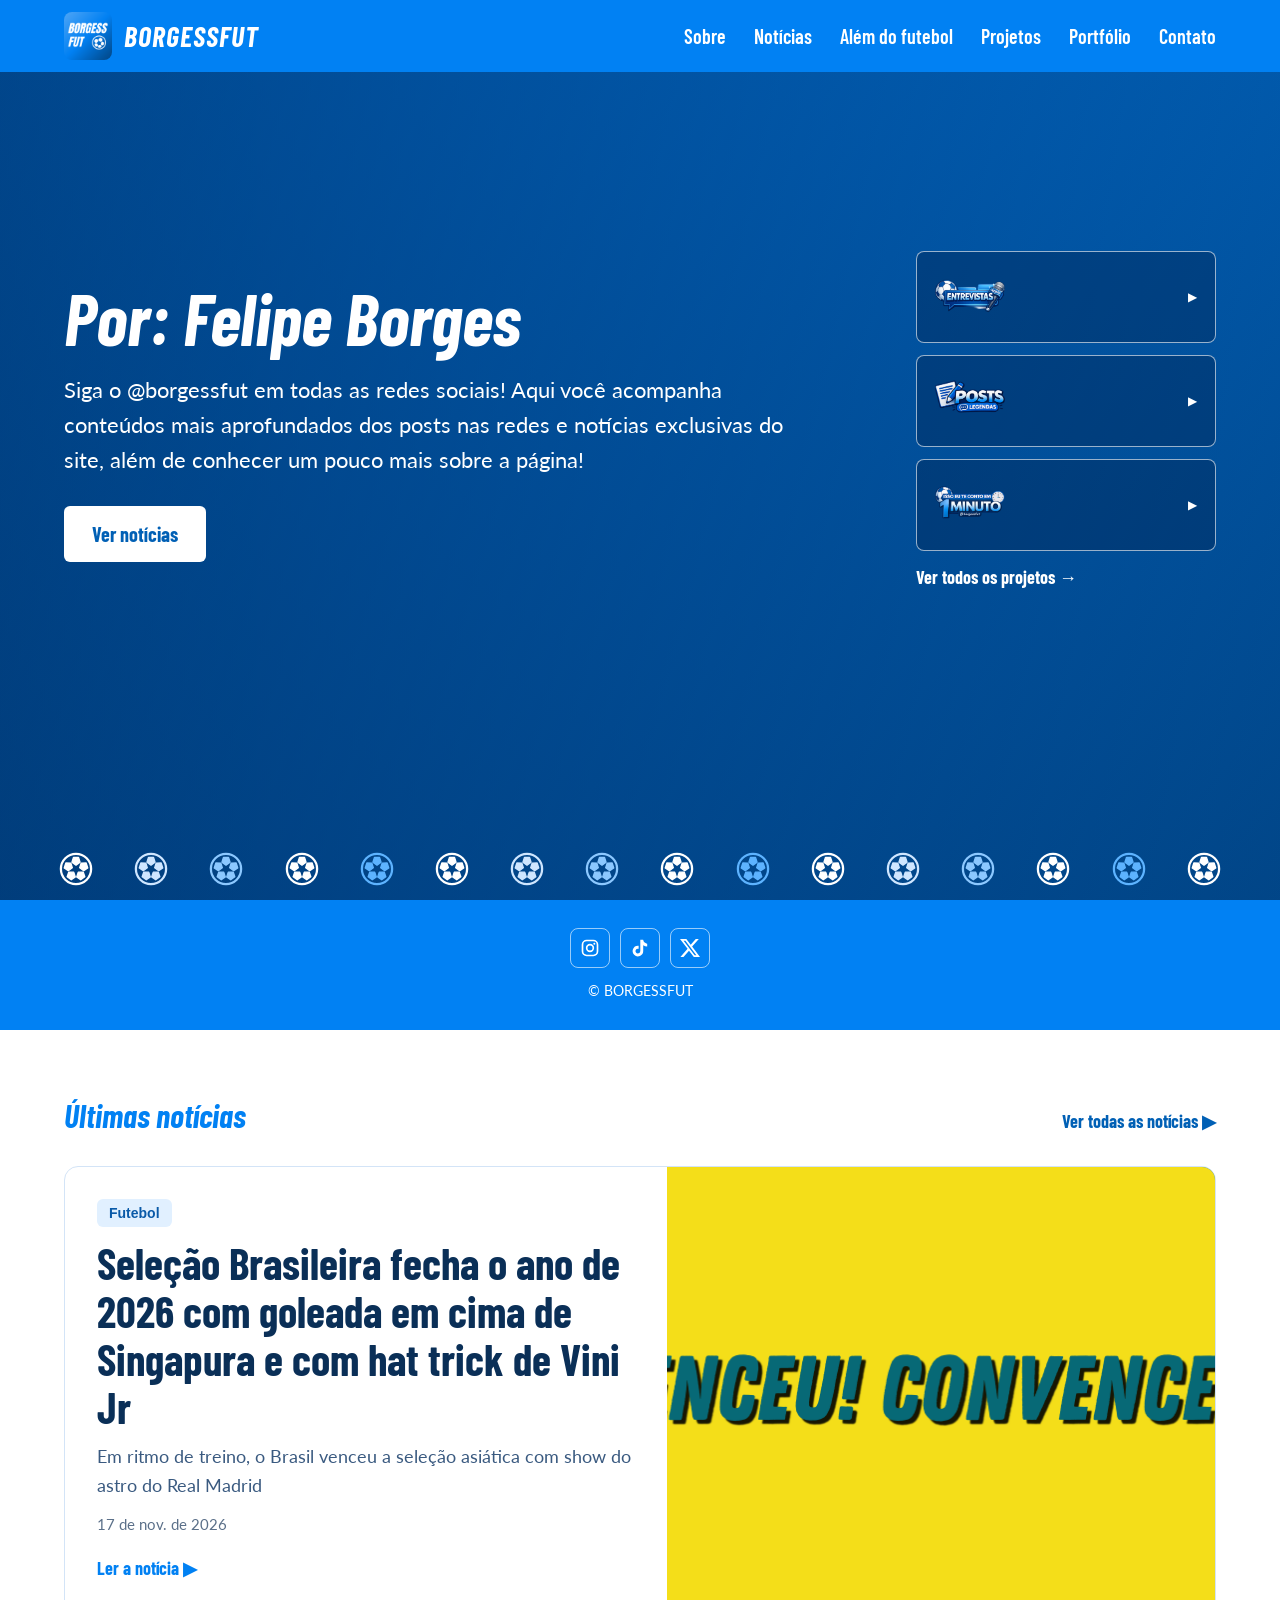
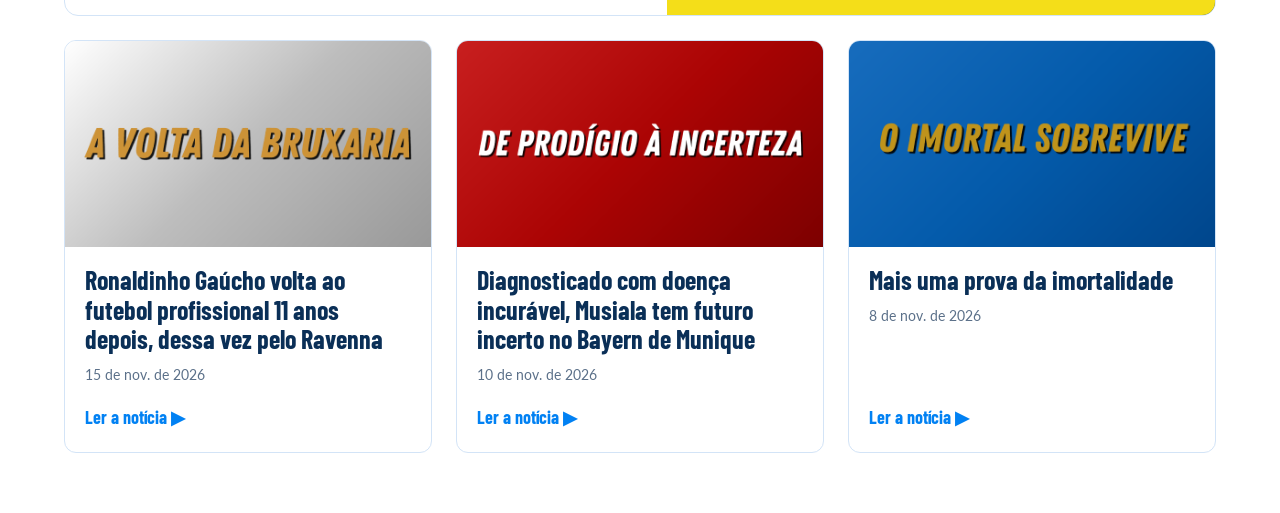
==== commit 5212d454: "Update index.html" ====
--- a/index.html
+++ b/index.html
@@ -8,17 +8,17 @@
   <meta property="og:type" content="website">
   <meta property="og:site_name" content="BORGESSFUT">
   <meta property="og:locale" content="pt_BR">
-  <meta property="og:url" content="https://borgeslipe.github.io/">
+  <meta property="og:url" content="https://borgessfut.com.br/">
   <meta property="og:title" content="BORGESSFUT - Futebol com mais profundidade">
   <meta property="og:description" content="Conteúdos mais aprofundados, notícias exclusivas e projetos sobre futebol, por Felipe Borges.">
-  <meta property="og:image" content="https://borgeslipe.github.io/compartilhar.jpg">
+  <meta property="og:image" content="https://borgessfut.com.br/compartilhar.jpg">
   <meta property="og:image:width" content="1200">
   <meta property="og:image:height" content="630">
   <meta property="og:image:alt" content="Logo do BORGESSFUT">
   <meta name="twitter:card" content="summary_large_image">
   <meta name="twitter:title" content="BORGESSFUT - Futebol com mais profundidade">
   <meta name="twitter:description" content="Conteúdos mais aprofundados, notícias exclusivas e projetos sobre futebol, por Felipe Borges.">
-  <meta name="twitter:image" content="https://borgeslipe.github.io/compartilhar.jpg">
+  <meta name="twitter:image" content="https://borgessfut.com.br/compartilhar.jpg">
   <link rel="icon" href="logo-site.png">
   <link rel="preconnect" href="https://fonts.googleapis.com">
   <link rel="preconnect" href="https://fonts.gstatic.com" crossorigin>
@@ -47,6 +47,13 @@
   </div>
 
   <div id="rodape"></div>
+    <section class="ultimas" id="ultimas">
+    <div class="ultimas-topo">
+      <h2>Últimas notícias</h2>
+      <a class="ver-todas" href="noticias.html">Ver todas as notícias ▶</a>
+    </div>
+    <div id="ultimas-area"></div>
+  </section>
   <script src="site.js"></script>
   <script>
     function slug(t) {
@@ -89,6 +96,92 @@
       });
 
     // Bolinhas do rodapé da capa
+        // ---------- Últimas notícias ----------
+    // Troque para true se você ativou o programa que gera as páginas de cada notícia
+    var PAGINAS_PRONTAS = false;
+
+    var MESES_CURTOS = ['jan.', 'fev.', 'mar.', 'abr.', 'mai.', 'jun.', 'jul.', 'ago.', 'set.', 'out.', 'nov.', 'dez.'];
+
+    function dataLonga(s) {
+      var p = (s || '').slice(0, 10).split('-');
+      if (p.length !== 3) return '';
+      return Number(p[2]) + ' de ' + MESES_CURTOS[Number(p[1]) - 1] + ' de ' + p[0];
+    }
+    function idDe(n) {
+      return slug(n.titulo) + '-' + (n.data || '').slice(0, 10);
+    }
+    function linkNoticia(n) {
+      return PAGINAS_PRONTAS ? 'noticia/' + idDe(n) + '.html' : 'noticias.html?n=' + idDe(n);
+    }
+
+    function fotoDe(n, caixa) {
+      if (!n.imagem) return;
+      var im = el('img');
+      im.src = n.imagem;
+      im.alt = '';
+      im.loading = 'lazy';
+      caixa.appendChild(im);
+    }
+
+    function cartaoDestaque(n) {
+      var a = el('a', 'destaque');
+      a.href = linkNoticia(n);
+
+      var texto = el('div', 'destaque-texto');
+      texto.appendChild(el('span', 'etiqueta', 'Futebol'));
+      texto.appendChild(el('h3', '', n.titulo));
+      if (n.subtitulo) texto.appendChild(el('p', 'destaque-sub', n.subtitulo));
+      if (n.data) texto.appendChild(el('p', 'destaque-data', dataLonga(n.data)));
+      texto.appendChild(el('span', 'card-ler', 'Ler a notícia ▶'));
+      a.appendChild(texto);
+
+      var capa = el('div', 'destaque-capa');
+      fotoDe(n, capa);
+      a.appendChild(capa);
+      return a;
+    }
+
+    function cartaoNoticia(n) {
+      var a = el('a', 'card-noticia');
+      a.href = linkNoticia(n);
+
+      var capa = el('div', 'card-capa');
+      fotoDe(n, capa);
+      a.appendChild(capa);
+
+      var corpo = el('div', 'card-corpo');
+      corpo.appendChild(el('h3', '', n.titulo));
+      if (n.data) corpo.appendChild(el('p', 'card-data', dataLonga(n.data)));
+      corpo.appendChild(el('span', 'card-ler', 'Ler a notícia ▶'));
+      a.appendChild(corpo);
+      return a;
+    }
+
+    var areaUltimas = document.getElementById('ultimas-area');
+    fetch('content/noticias.json')
+      .then(function (r) { return r.json(); })
+      .then(function (d) {
+        var itens = (d.itens || [])
+          .filter(function (n) { return n.secao !== 'Outros esportes'; })
+          .sort(function (a, b) { return (b.data || '').localeCompare(a.data || ''); });
+
+        if (!itens.length) {
+          areaUltimas.appendChild(el('p', 'vazio', 'Nenhuma notícia publicada ainda.'));
+          return;
+        }
+
+        areaUltimas.appendChild(cartaoDestaque(itens[0]));
+
+        var outras = itens.slice(1, 4);
+        if (outras.length) {
+          var grade = el('div', 'cards-noticias');
+          outras.forEach(function (n) { grade.appendChild(cartaoNoticia(n)); });
+          areaUltimas.appendChild(grade);
+        }
+      })
+      .catch(function () {
+        areaUltimas.appendChild(el('p', 'vazio', 'Não foi possível carregar as notícias.'));
+      });
     var BOLA =
       '<svg viewBox="-18 -18 36 36" aria-hidden="true">' +
       '<circle r="16" fill="none" stroke="currentColor" stroke-width="2.4"/>' +
--- a/estilo.css
+++ b/estilo.css
@@ -725,3 +725,190 @@
   }
   header nav a:last-child { border-bottom: none; }
 }
+/* Portfólio: abas, filtros e lista de transmissões */
+.abas { display: flex; flex-wrap: wrap; gap: 10px; margin: 0 0 28px; }
+.aba {
+  font-family: 'Barlow Condensed', Arial, sans-serif;
+  font-weight: 700;
+  font-size: 22px;
+  padding: 10px 20px;
+  border: 2px solid var(--azul);
+  border-radius: 8px;
+  background: #ffffff;
+  color: var(--azul-escuro);
+  cursor: pointer;
+}
+.aba:hover { background: var(--azul-claro); }
+.aba.ativa { background: var(--azul); color: #ffffff; }
+.conta { font-size: 16px; opacity: 0.8; margin-left: 4px; }
+
+.filtros { display: flex; flex-wrap: wrap; gap: 12px; margin: 0 0 12px; }
+.filtros input, .filtros select {
+  font: inherit;
+  font-size: 16px;
+  padding: 10px 12px;
+  border: 1px solid #b9d3ee;
+  border-radius: 8px;
+  background: #ffffff;
+  color: #0a2f57;
+}
+.filtros input { flex: 1 1 260px; }
+.contagem { margin: 0 0 18px; color: #5b7089; font-size: 15px; }
+
+.tabela { border: 1px solid #d3e4f7; border-radius: 12px; overflow: hidden; background: #ffffff; }
+.tabela .vazio { padding: 20px; margin: 0; }
+.tr {
+  display: grid;
+  grid-template-columns: 130px 1.6fr 1fr 1.2fr 36px;
+  gap: 12px;
+  align-items: center;
+  padding: 14px 18px;
+  cursor: pointer;
+  border-top: 1px solid #e3eefa;
+}
+.tr-cab {
+  cursor: default;
+  background: var(--azul-claro);
+  font-family: 'Barlow Condensed', Arial, sans-serif;
+  font-weight: 700;
+  font-size: 16px;
+  letter-spacing: 0.5px;
+  text-transform: uppercase;
+  color: #0a2f57;
+  border-top: none;
+}
+.mes {
+  padding: 10px 18px;
+  background: #f2f8ff;
+  border-top: 1px solid #e3eefa;
+  font-family: 'Barlow Condensed', Arial, sans-serif;
+  font-weight: 700;
+  font-size: 20px;
+  color: var(--azul-escuro);
+  text-transform: capitalize;
+}
+.linha:hover .tr { background: #f6faff; }
+.c-jogo { font-weight: 700; color: #0a2f57; }
+.c-meta { display: none; }
+.c-seta { text-align: center; color: var(--azul); transition: transform 0.2s ease; }
+.linha.aberta .c-seta { transform: rotate(180deg); }
+
+.det { display: none; gap: 22px; flex-wrap: wrap; padding: 8px 18px 22px; background: #f6faff; }
+.linha.aberta .det { display: flex; }
+.det-thumb {
+  position: relative;
+  display: block;
+  width: min(100%, 320px);
+  aspect-ratio: 16 / 9;
+  border-radius: 10px;
+  overflow: hidden;
+  background: linear-gradient(135deg, #013a75, var(--azul));
+}
+.det-thumb img { width: 100%; height: 100%; object-fit: cover; display: block; margin: 0; border-radius: 0; }
+.det-thumb .play {
+  position: absolute;
+  inset: 0;
+  display: flex;
+  align-items: center;
+  justify-content: center;
+  font-size: 44px;
+  color: #ffffff;
+  text-shadow: 0 2px 12px rgba(0, 0, 0, 0.5);
+}
+.det-info { flex: 1 1 220px; display: flex; flex-direction: column; gap: 6px; justify-content: center; }
+.det-info h3 { font-family: 'Barlow Condensed', Arial, sans-serif; font-size: 26px; margin: 0; color: #0a2f57; }
+.det-info p { margin: 0; color: #3a5a80; }
+.det .botao { align-self: flex-start; margin-top: 8px; }
+
+.prev {
+  position: fixed;
+  z-index: 50;
+  width: 280px;
+  aspect-ratio: 16 / 9;
+  border: 3px solid #ffffff;
+  border-radius: 10px;
+  overflow: hidden;
+  background: #013a75;
+  box-shadow: 0 12px 30px rgba(0, 30, 70, 0.35);
+  pointer-events: none;
+  opacity: 0;
+  transition: opacity 0.12s ease;
+}
+.prev.on { opacity: 1; }
+.prev img { width: 100%; height: 100%; object-fit: cover; display: block; }
+
+@media (max-width: 760px) {
+  .tr-cab { display: none; }
+  .tr { grid-template-columns: 1fr 28px; gap: 4px 10px; padding: 14px; }
+  .c-data, .c-comp, .c-func { display: none; }
+  .c-jogo { grid-column: 1; }
+  .c-meta { display: block; grid-column: 1; color: #5b7089; font-size: 15px; }
+  .c-seta { grid-column: 2; grid-row: 1 / span 2; }
+}
+/* Últimas notícias na página inicial */
+.ultimas-topo {
+  display: flex;
+  align-items: baseline;
+  justify-content: space-between;
+  flex-wrap: wrap;
+  gap: 16px;
+  margin: 0 0 24px;
+}
+.ultimas-topo h2 { margin: 0; }
+.ver-todas {
+  font-family: 'Barlow Condensed', Arial, sans-serif;
+  font-weight: 700;
+  font-size: 18px;
+  color: var(--azul-escuro);
+}
+.ver-todas:hover { text-decoration: underline; }
+
+.destaque {
+  display: grid;
+  grid-template-columns: 1.1fr 1fr;
+  background: #ffffff;
+  border: 1px solid #d3e4f7;
+  border-radius: 14px;
+  overflow: hidden;
+  margin-bottom: 24px;
+  transition: transform 0.18s ease, box-shadow 0.18s ease, border-color 0.18s ease;
+}
+.destaque:hover {
+  transform: translateY(-4px);
+  border-color: var(--azul);
+  box-shadow: 0 10px 24px rgba(1, 96, 181, 0.18);
+}
+.destaque-texto {
+  padding: 32px;
+  display: flex;
+  flex-direction: column;
+  justify-content: center;
+  gap: 12px;
+}
+.destaque-texto h3 {
+  font-family: 'Barlow Condensed', Arial, sans-serif;
+  font-size: clamp(30px, 3.4vw, 44px);
+  line-height: 1.1;
+  margin: 0;
+  color: #0a2f57;
+}
+.destaque-sub { margin: 0; color: #3a5a80; font-size: 18px; }
+.destaque-data { margin: 0; color: #5b7089; font-size: 15px; }
+.destaque-capa {
+  position: relative;
+  min-height: 260px;
+  background: linear-gradient(135deg, #4db3ff, var(--azul) 50%, #013a75);
+}
+.destaque-capa img {
+  position: absolute;
+  inset: 0;
+  width: 100%;
+  height: 100%;
+  object-fit: cover;
+  display: block;
+}
+@media (max-width: 820px) {
+  .destaque { grid-template-columns: 1fr; }
+  .destaque-capa { order: -1; min-height: 0; aspect-ratio: 16 / 9; }
+  .destaque-texto { padding: 22px; }
+}
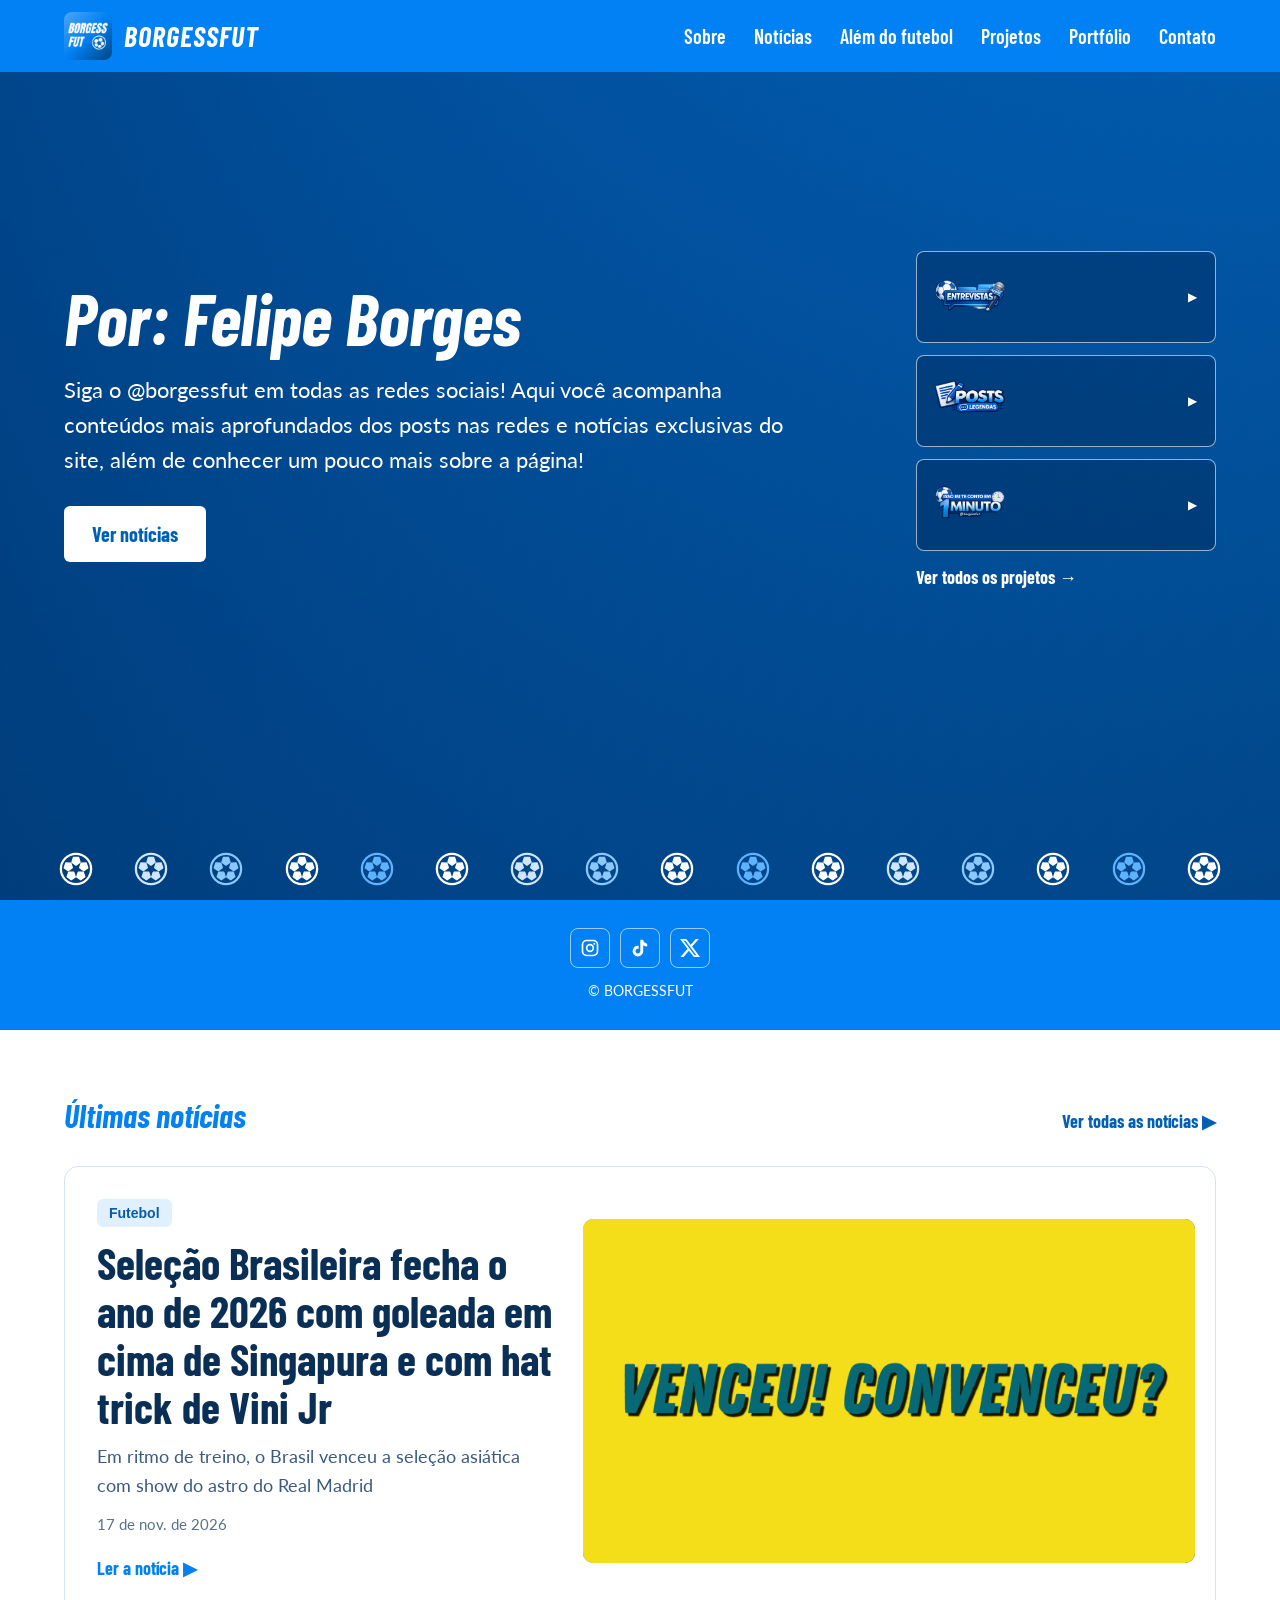
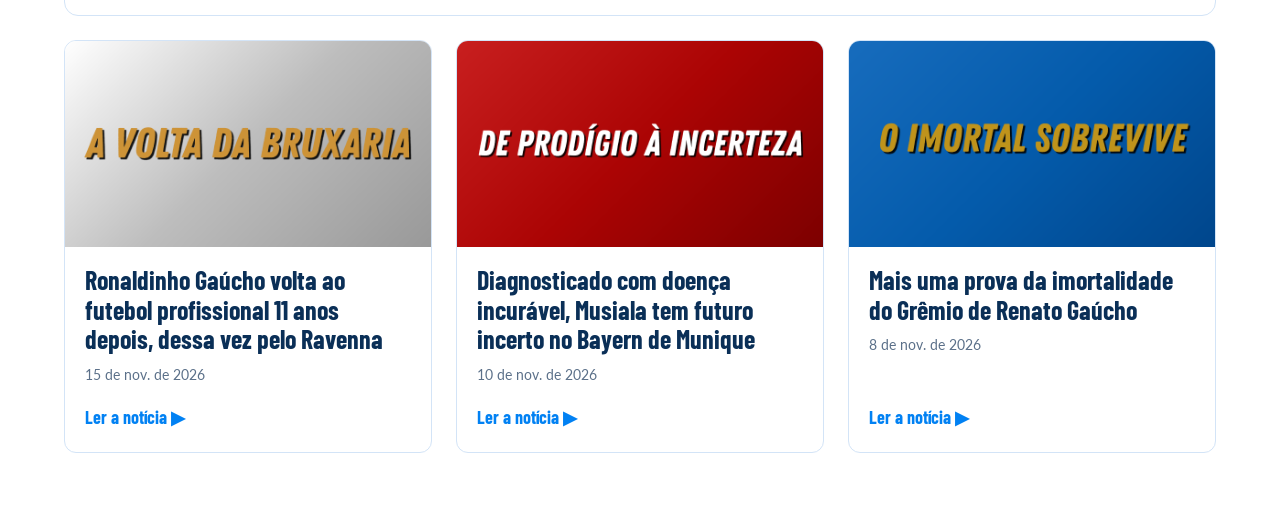
==== commit 9d046cb2: "Update index.html" ====
--- a/index.html
+++ b/index.html
@@ -98,7 +98,7 @@
     // Bolinhas do rodapé da capa
         // ---------- Últimas notícias ----------
     // Troque para true se você ativou o programa que gera as páginas de cada notícia
-    var PAGINAS_PRONTAS = false;
+    var PAGINAS_PRONTAS = true;
 
     var MESES_CURTOS = ['jan.', 'fev.', 'mar.', 'abr.', 'mai.', 'jun.', 'jul.', 'ago.', 'set.', 'out.', 'nov.', 'dez.'];
 
--- a/estilo.css
+++ b/estilo.css
@@ -912,3 +912,33 @@
   .destaque-capa { order: -1; min-height: 0; aspect-ratio: 16 / 9; }
   .destaque-texto { padding: 22px; }
 }
+/* Destaque: foto sempre em 16:9, sem corte */
+.destaque { grid-template-columns: 1fr 1.3fr; align-items: center; }
+.destaque-capa { aspect-ratio: 16 / 9; min-height: 0; align-self: center; }
+@media (max-width: 820px) {
+  .destaque { grid-template-columns: 1fr; }
+}
+/* Destaque: espaço em volta da foto */
+.destaque { padding: 20px; gap: 28px; }
+.destaque-capa { border-radius: 10px; overflow: hidden; }
+.destaque-texto { padding: 12px 0 12px 12px; }
+@media (max-width: 820px) {
+  .destaque { gap: 18px; }
+  .destaque-texto { padding: 4px 4px 8px; }
+}
+/* Botão e dica de instalar o app */
+.btn-instalar {
+  font-family: 'Barlow Condensed', Arial, sans-serif;
+  font-weight: 700;
+  font-size: 18px;
+  padding: 8px 18px;
+  margin: 0 0 14px;
+  border: 2px solid #ffffff;
+  border-radius: 8px;
+  background: transparent;
+  color: #ffffff;
+  cursor: pointer;
+}
+.btn-instalar:hover { background: rgba(255, 255, 255, 0.18); }
+.btn-instalar[hidden] { display: none; }
+.dica-instalar { margin: 0 0 12px; font-size: 14px; opacity: 0.9; }
